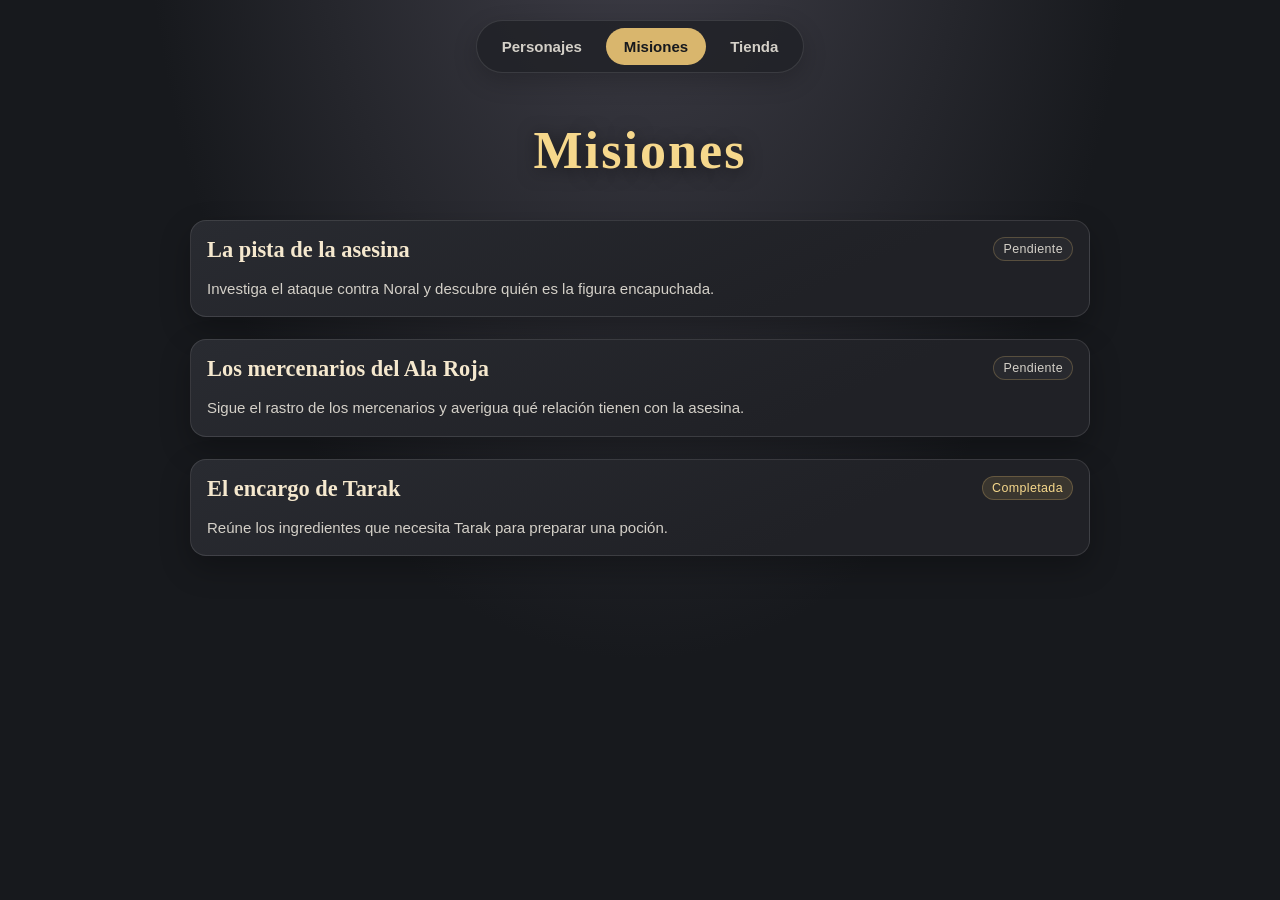
==== misions.html @ a143cb92 "Add profiles, missions, and shop pages with corresponding JSON data and styles - Created profiles.js" ====
<!DOCTYPE html>
<html lang="es">

<head>
    <meta charset="UTF-8">
    <meta name="viewport" content="width=device-width, initial-scale=1">
    <title>Misiones</title>
    <link rel="stylesheet" href="styles.css">
</head>

<body>
    <header class="site-header">
        <nav class="site-nav" aria-label="Navegación principal">
            <a href="profiles.html">Personajes</a>
            <a href="#missions" aria-current="page">Misiones</a>
            <a href="shop.html">Tienda</a>
        </nav>
    </header>

    <h1>Misiones</h1>
    <!-- El estado de carga y las misiones visibles se actualizan desde JavaScript. -->
    <p id="message" role="status" aria-live="polite">Cargando misiones...</p>
    <main class="index mission-list" id="missions"></main>

    <!-- Lee data/misions.json y muestra las misiones marcadas como visibles. -->
    <script>
        const container = document.getElementById('missions');
        const message = document.getElementById('message');

        function createMissionCard(mission) {
            const card = document.createElement('article');
            card.className = 'card mission-card';

            const header = document.createElement('header');
            header.className = 'mission-header';

            const title = document.createElement('h2');
            title.className = 'name';
            title.textContent = mission.name;

            const status = document.createElement('span');
            status.className = `mission-status ${mission.completed ? 'is-completed' : 'is-pending'}`;
            status.textContent = mission.completed ? 'Completada' : 'Pendiente';
            header.append(title, status);

            const description = document.createElement('p');
            description.className = 'description';
            description.textContent = mission.description;

            card.append(header, description);
            return card;
        }

        async function loadMissions() {
            try {
                const response = await fetch('data/misions.json');
                if (!response.ok) {
                    throw new Error(`Error HTTP ${response.status}`);
                }

                const data = await response.json();
                if (!Array.isArray(data.missions)) {
                    throw new Error('El archivo data/misions.json no contiene una lista de misiones válida.');
                }

                const visibleMissions = data.missions.filter(mission => mission.visible === true);
                container.replaceChildren(...visibleMissions.map(createMissionCard));
                message.textContent = visibleMissions.length
                    ? ''
                    : data.missions.length
                        ? 'No hay misiones visibles.'
                        : 'No hay misiones registradas.';
            } catch (error) {
                message.textContent = `No se pudieron cargar las misiones: ${error.message}`;
            }
        }

        loadMissions();
    </script>
</body>

</html>
---- styles.css ----
/* Base y fondo de la página */
:root {
    color-scheme: dark;
    font-family: "Segoe UI", Arial, sans-serif;
    color: #f3ead8;
    background: #17191d;
}

* {
    box-sizing: border-box;
}

body {
    min-height: 100vh;
    margin: 0;
    background:
        radial-gradient(ellipse at 50% -20%, #41404a 0, transparent 55%),
        #17191d;
}

/* Navegación principal */
.site-header {
    width: min(1200px, calc(100% - 40px));
    margin: 0 auto;
    padding-top: 20px;
}

.site-nav {
    display: flex;
    justify-content: center;
    gap: 6px;
    width: fit-content;
    margin: 0 auto;
    padding: 7px;
    border: 1px solid #ffffff1c;
    border-radius: 999px;
    background: #202126cc;
    box-shadow: 0 8px 24px #0003;
}

.site-nav a {
    padding: 10px 18px;
    border-radius: 999px;
    color: #d4d0c8;
    font-size: 0.94rem;
    font-weight: 600;
    text-decoration: none;
    transition: background-color 180ms ease, color 180ms ease;
}

.site-nav a:hover,
.site-nav a:focus-visible {
    background: #d9b66d16;
    color: #f6d88c;
}

.site-nav a:focus-visible {
    outline: 2px solid #d9b66d;
    outline-offset: 2px;
}

.site-nav a[aria-current="page"] {
    background: #d9b66d;
    color: #17191d;
}

/* Título y mensajes de estado */
h1 {
    margin: 0;
    padding: 48px 20px 12px;
    color: #f6d88c;
    font-family: Georgia, "Times New Roman", serif;
    font-size: clamp(2rem, 5vw, 3.25rem);
    font-weight: 600;
    letter-spacing: 0.04em;
    text-align: center;
    text-shadow: 0 3px 18px #0008;
}

#message {
    min-height: 1.5em;
    margin: 0;
    padding: 8px 20px;
    color: #d3c7b1;
    text-align: center;
}

#message:empty {
    display: none;
}

/* Rejilla y apariencia de las tarjetas */
.index {
    display: grid;
    grid-template-columns: repeat(auto-fit, minmax(min(100%, 270px), 1fr));
    gap: 22px;
    width: min(1200px, calc(100% - 40px));
    margin: 28px auto 56px;
}

.card {
    display: flex;
    flex-direction: column;
    min-width: 0;
    padding: 16px;
    overflow: hidden;
    border: 1px solid #ffffff1c;
    border-radius: 16px;
    background: linear-gradient(155deg, #292b31, #202126 70%);
    box-shadow: 0 12px 30px #0004;
    transition: border-color 180ms ease, transform 180ms ease, box-shadow 180ms ease;
}

.card:hover {
    transform: translateY(-4px);
    border-color: #d9b66d99;
    box-shadow: 0 18px 38px #0007;
}

/* Nombre, rol e información del personaje */
.card-header {
    display: flex;
    flex-direction: column;
    align-items: flex-start;
    gap: 8px;
    min-height: 76px;
}

.name {
    font-weight: bold;
    color: #f5e8ce;
    font-family: Georgia, "Times New Roman", serif;
    font-size: 1.4rem;
}

.role {
    padding: 4px 9px;
    border: 1px solid #d9b66d45;
    border-radius: 999px;
    background: #d9b66d16;
    color: #e4c77f;
    font-size: 0.78rem;
    letter-spacing: 0.03em;
}

.card-body {
    margin-top: 14px;
}

.image {
    overflow: hidden;
    border: 1px solid #ffffff1c;
    border-radius: 11px;
    background: #eeece7;
}

.image img {
    display: block;
    width: 100%;
    height: 310px;
    object-fit: contain;
    transition: transform 220ms ease;
}

.card:hover .image img {
    transform: scale(1.025);
}

.description {
    margin-top: 14px;
    color: #d4d0c8;
    font-size: 0.94rem;
    line-height: 1.55;
}

.relation,
.location {
    margin-top: 7px;
    color: #c1bdba;
    line-height: 1.4;
}

.card-footer {
    margin-top: auto;
    padding-top: 14px;
    color: #b7b0a5;
    font-size: 0.84rem;
}

/* Tarjetas de misiones y sus estados */
.mission-header {
    display: grid;
    grid-template-columns: minmax(0, 1fr) auto;
    align-items: flex-start;
    gap: 12px;
    min-height: 0;
}

.mission-header .name {
    margin: 0;
}

.mission-status {
    flex: 0 0 auto;
    padding: 4px 9px;
    border: 1px solid #d9b66d45;
    border-radius: 999px;
    font-size: 0.78rem;
    letter-spacing: 0.03em;
}

.mission-status.is-completed {
    background: #d9b66d24;
    color: #f6d88c;
}

.mission-status.is-pending {
    background: #ffffff0a;
    color: #d4d0c8;
}

.mission-card .description {
    margin: 14px 0 0;
}

.mission-list {
    grid-template-columns: minmax(0, 1fr);
    max-width: 900px;
}

/* Vendedor junto al inventario */
.shop-page {
    display: flex;
    flex-direction: column;
    height: 100vh;
    overflow: hidden;
}

.shop-layout {
    display: grid;
    grid-template-columns: minmax(230px, 280px) minmax(0, 1fr);
    align-items: stretch;
    gap: 24px;
    width: min(1280px, calc(100% - 40px));
    flex: 1 1 auto;
    min-height: 0;
    margin: 18px auto 20px;
}

.shopkeeper-panel {
    display: flex;
    flex-direction: column;
    align-self: center;
    gap: 14px;
    min-width: 0;
}

.shopkeeper-portrait {
    display: flex;
    flex-direction: column;
    align-items: center;
    gap: 6px;
}

.shopkeeper-portrait img {
    display: block;
    width: auto;
    max-width: 100%;
    height: min(58vh, 520px);
    object-fit: contain;
}

.shopkeeper-name {
    margin: 0;
    color: #f5e8ce;
    font-family: Georgia, "Times New Roman", serif;
    font-size: 1.2rem;
}

.speech-bubble {
    position: relative;
    margin: 0;
    padding: 14px 16px;
    border: 1px solid #d9b66d70;
    border-radius: 18px 18px 4px 18px;
    background: linear-gradient(155deg, #303138, #25262c);
    color: #f3ead8;
    font-size: 0.96rem;
    line-height: 1.55;
    box-shadow: 0 8px 20px #0003;
}

.shop-inventory {
    display: flex;
    flex-direction: column;
    min-width: 0;
    min-height: 0;
    overflow: hidden;
}

.shop-inventory #message {
    flex: 0 0 auto;
    padding: 8px 0 14px;
    text-align: left;
}

/* Inventario en columnas con precio destacado por moneda */
.product-list {
    display: flex;
    flex-direction: column;
    gap: 20px;
    width: 100%;
    flex: 1 1 auto;
    min-height: 0;
    overflow-y: auto;
    overscroll-behavior: contain;
    scrollbar-gutter: stable;
    padding: 2px 6px 12px 2px;
}

.product-category {
    flex: 0 0 auto;
    min-width: 0;
}

.category-title {
    display: flex;
    align-items: center;
    gap: 12px;
    margin: 0;
    padding: 12px 14px;
    border: 1px solid #d9b66d45;
    border-radius: 10px;
    background: #202126;
    cursor: pointer;
    list-style: none;
    user-select: none;
}

.category-title::-webkit-details-marker {
    display: none;
}

.category-title::marker {
    content: "";
}

.category-title:focus-visible {
    outline: 2px solid #d9b66d;
    outline-offset: 3px;
}

.category-title:hover {
    border-color: #d9b66d99;
}

.category-name {
    margin: 0;
    color: #f6d88c;
    font-family: Georgia, "Times New Roman", serif;
    font-size: 1.15rem;
}

.category-count {
    margin-left: auto;
    color: #b7b0a5;
    font-size: 0.82rem;
}

.category-title::after {
    width: 8px;
    height: 8px;
    border-right: 2px solid #d9b66d;
    border-bottom: 2px solid #d9b66d;
    content: "";
    transform: rotate(45deg);
    transition: transform 160ms ease;
}

.product-category[open] > .category-title::after {
    transform: rotate(225deg);
}

.category-products {
    display: grid;
    grid-template-columns: repeat(3, minmax(0, 1fr));
    gap: 14px;
    padding-top: 14px;
}

.product-card {
    display: flex;
    flex-direction: column;
    gap: 14px;
    min-width: 0;
    min-height: 172px;
    padding: 16px;
    border: 1px solid #ffffff1c;
    border-radius: 14px;
    background: linear-gradient(155deg, #292b31, #202126 70%);
    box-shadow: 0 10px 24px #0003;
    transition: border-color 180ms ease, transform 180ms ease, box-shadow 180ms ease;
}

.product-card:hover {
    transform: translateY(-2px);
    border-color: #d9b66d99;
    box-shadow: 0 14px 28px #0005;
}

.product-details {
    min-width: 0;
}

.product-name {
    margin: 0;
    color: #f5e8ce;
    font-family: Georgia, "Times New Roman", serif;
    font-size: 1.1rem;
}

.product-description {
    margin: 8px 0 0;
    color: #d4d0c8;
    font-size: 0.88rem;
    line-height: 1.5;
}

.product-meta {
    display: flex;
    align-items: center;
    justify-content: space-between;
    gap: 8px;
    margin-top: auto;
    padding-top: 10px;
    border-top: 1px solid #ffffff1c;
}

.product-stock {
    margin: 0;
    color: #b7b0a5;
    font-size: 0.76rem;
}

.product-price {
    margin: 0;
    font-family: Georgia, "Times New Roman", serif;
    font-size: 0.96rem;
    font-weight: 700;
    text-align: right;
    white-space: nowrap;
}

.coin-gold {
    color: #f6d88c;
}

.coin-silver {
    color: #d6dce5;
}

.coin-bronze {
    color: #d99a68;
}

.coin-copper {
    color: #d18a5b;
}

@media (max-width: 900px) {
    .category-products {
        grid-template-columns: repeat(2, minmax(0, 1fr));
    }
}

/* Ajustes para pantallas pequeñas */
@media (max-width: 520px) {
    .site-header {
        width: calc(100% - 28px);
        padding-top: 14px;
    }

    .site-nav {
        width: 100%;
        justify-content: space-between;
        gap: 0;
    }

    .site-nav a {
        padding: 10px 12px;
        font-size: 0.88rem;
    }

    h1 {
        padding-top: 32px;
    }

    .index {
        width: calc(100% - 28px);
        gap: 16px;
        margin-top: 18px;
    }

    .card {
        padding: 14px;
    }

    .image img {
        height: 280px;
    }

    .shop-layout {
        grid-template-columns: 1fr;
        width: calc(100% - 28px);
        grid-template-rows: auto minmax(0, 1fr);
        gap: 8px;
        margin: 8px auto 12px;
    }

    .shopkeeper-panel {
        align-items: center;
        gap: 4px;
    }

    .speech-bubble {
        padding: 8px 12px;
        font-size: 0.88rem;
        text-align: center;
    }

    .shopkeeper-portrait {
        gap: 2px;
    }

    .shopkeeper-portrait img {
        height: clamp(100px, 17vh, 150px);
    }

    .shop-inventory #message {
        padding: 4px 0 8px;
    }

    .product-list {
        gap: 10px;
        padding-right: 4px;
    }

    .category-products {
        grid-template-columns: 1fr;
        gap: 10px;
    }

    .product-card {
        min-height: 140px;
        padding: 14px;
    }

    .product-name {
        font-size: 1.05rem;
    }

    .product-price {
        font-size: 0.92rem;
    }
}

/* Respeta la preferencia del usuario de reducir el movimiento */
@media (prefers-reduced-motion: reduce) {
    *,
    *::before,
    *::after {
        scroll-behavior: auto !important;
        transition-duration: 0.01ms !important;
    }
}
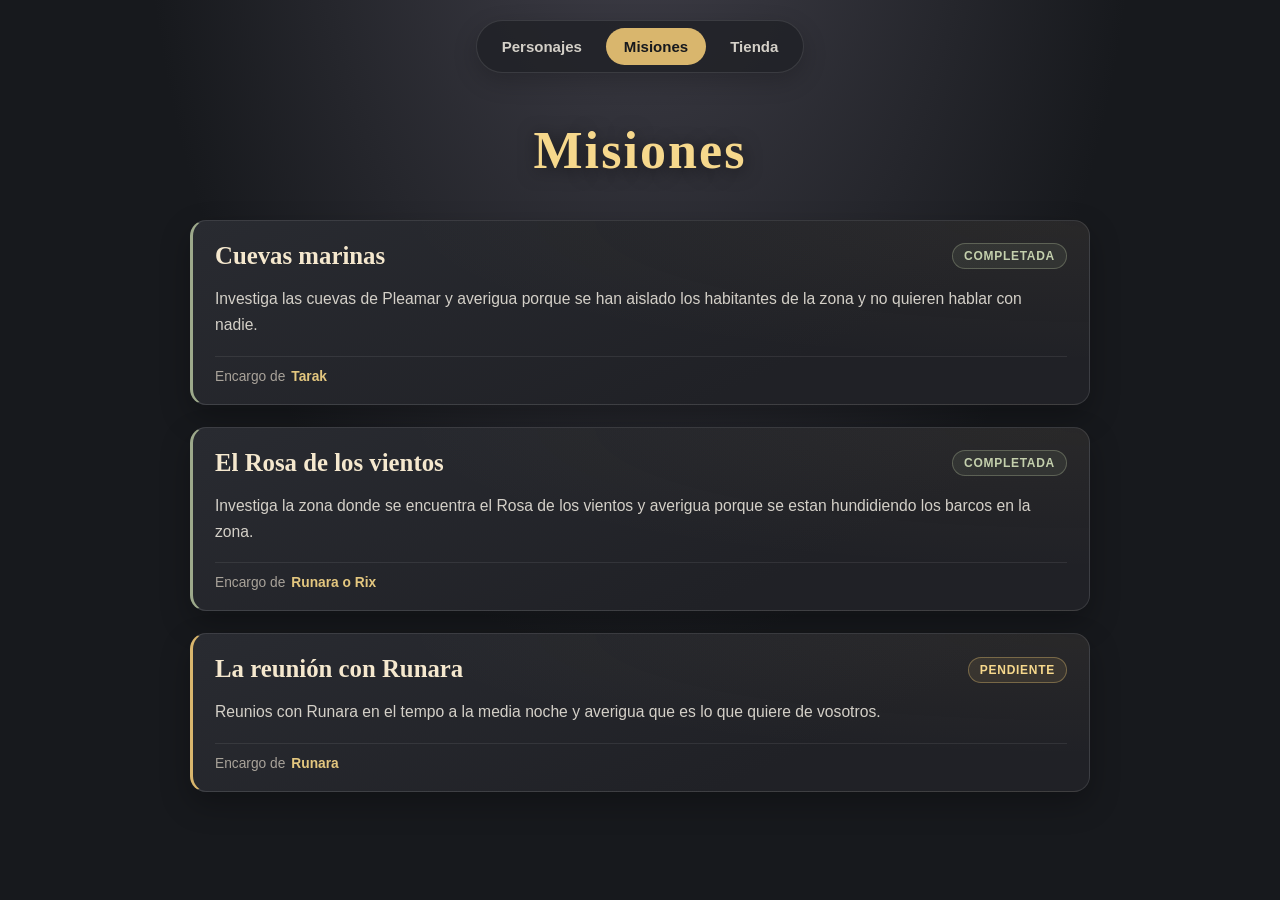
==== commit a5181f92: "Update missions with new names, descriptions, and providers; enhance mission card styles and validat" ====
--- a/misions.html
+++ b/misions.html
@@ -29,13 +29,13 @@
 
         function createMissionCard(mission) {
             const card = document.createElement('article');
-            card.className = 'card mission-card';
+            card.className = `card mission-card ${mission.completed ? 'is-completed' : 'is-pending'}`;
 
             const header = document.createElement('header');
             header.className = 'mission-header';
 
             const title = document.createElement('h2');
-            title.className = 'name';
+            title.className = 'mission-title';
             title.textContent = mission.name;
 
             const status = document.createElement('span');
@@ -44,10 +44,22 @@
             header.append(title, status);
 
             const description = document.createElement('p');
-            description.className = 'description';
+            description.className = 'mission-description';
             description.textContent = mission.description;
 
-            card.append(header, description);
+            const footer = document.createElement('footer');
+            footer.className = 'mission-footer';
+
+            const providerLabel = document.createElement('span');
+            providerLabel.className = 'mission-provider-label';
+            providerLabel.textContent = 'Encargo de';
+
+            const provider = document.createElement('span');
+            provider.className = 'mission-provider';
+            provider.textContent = mission.provided;
+            footer.append(providerLabel, provider);
+
+            card.append(header, description, footer);
             return card;
         }
 
@@ -61,6 +73,9 @@
                 const data = await response.json();
                 if (!Array.isArray(data.missions)) {
                     throw new Error('El archivo data/misions.json no contiene una lista de misiones válida.');
+                }
+                if (data.missions.some(mission => typeof mission.provided !== 'string' || !mission.provided.trim())) {
+                    throw new Error('Cada misión debe incluir quién la encarga en el campo "provided".');
                 }
 
                 const visibleMissions = data.missions.filter(mission => mission.visible === true);
--- a/styles.css
+++ b/styles.css
@@ -228,7 +228,82 @@
     max-width: 900px;
 }
 
-/* Vendedor junto al inventario */
+.mission-card {
+    position: relative;
+    gap: 0;
+    padding: 20px 22px;
+    border-left: 3px solid #d9b66d;
+    background:
+        radial-gradient(ellipse at 100% 0, #d9b66d0c, transparent 55%),
+        linear-gradient(155deg, #292b31, #202126 70%);
+}
+
+.mission-card.is-completed {
+    border-left-color: #9da98b;
+}
+
+.mission-header {
+    align-items: center;
+}
+
+.mission-title {
+    margin: 0;
+    color: #f5e8ce;
+    font-family: Georgia, "Times New Roman", serif;
+    font-size: clamp(1.2rem, 3vw, 1.55rem);
+    line-height: 1.25;
+}
+
+.mission-status {
+    padding: 5px 11px;
+    border-radius: 999px;
+    font-size: 0.75rem;
+    font-weight: 700;
+    letter-spacing: 0.06em;
+    text-transform: uppercase;
+    white-space: nowrap;
+}
+
+.mission-status.is-completed {
+    border-color: #9da98b66;
+    background: #9da98b1c;
+    color: #c4d0ad;
+}
+
+.mission-status.is-pending {
+    border-color: #d9b66d66;
+    background: #d9b66d1c;
+    color: #f6d88c;
+}
+
+.mission-description {
+    margin: 14px 0 0;
+    color: #d4d0c8;
+    font-size: 0.98rem;
+    line-height: 1.65;
+}
+
+.mission-footer {
+    display: flex;
+    align-items: baseline;
+    flex-wrap: wrap;
+    gap: 6px;
+    margin-top: 18px;
+    padding-top: 12px;
+    border-top: 1px solid #ffffff14;
+    font-size: 0.86rem;
+}
+
+.mission-provider-label {
+    color: #a9a39a;
+}
+
+.mission-provider {
+    color: #e4c77f;
+    font-weight: 600;
+}
+
+/* La tienda mantiene el encabezado fijo y desplaza solo el inventario */
 .shop-page {
     display: flex;
     flex-direction: column;
@@ -237,59 +312,14 @@
 }
 
 .shop-layout {
-    display: grid;
-    grid-template-columns: minmax(230px, 280px) minmax(0, 1fr);
-    align-items: stretch;
-    gap: 24px;
+    display: flex;
+    flex-direction: column;
     width: min(1280px, calc(100% - 40px));
     flex: 1 1 auto;
     min-height: 0;
     margin: 18px auto 20px;
 }
 
-.shopkeeper-panel {
-    display: flex;
-    flex-direction: column;
-    align-self: center;
-    gap: 14px;
-    min-width: 0;
-}
-
-.shopkeeper-portrait {
-    display: flex;
-    flex-direction: column;
-    align-items: center;
-    gap: 6px;
-}
-
-.shopkeeper-portrait img {
-    display: block;
-    width: auto;
-    max-width: 100%;
-    height: min(58vh, 520px);
-    object-fit: contain;
-}
-
-.shopkeeper-name {
-    margin: 0;
-    color: #f5e8ce;
-    font-family: Georgia, "Times New Roman", serif;
-    font-size: 1.2rem;
-}
-
-.speech-bubble {
-    position: relative;
-    margin: 0;
-    padding: 14px 16px;
-    border: 1px solid #d9b66d70;
-    border-radius: 18px 18px 4px 18px;
-    background: linear-gradient(155deg, #303138, #25262c);
-    color: #f3ead8;
-    font-size: 0.96rem;
-    line-height: 1.55;
-    box-shadow: 0 8px 20px #0003;
-}
-
 .shop-inventory {
     display: flex;
     flex-direction: column;
@@ -304,11 +334,63 @@
     text-align: left;
 }
 
+.category-nav {
+    display: grid;
+    grid-template-columns: repeat(auto-fit, minmax(min(100%, 240px), 1fr));
+    gap: 12px;
+    flex: 0 0 auto;
+    margin-bottom: 16px;
+}
+
+.category-button {
+    display: flex;
+    align-items: center;
+    gap: 12px;
+    min-width: 0;
+    padding: 12px 14px;
+    border: 1px solid #d9b66d45;
+    border-radius: 10px;
+    background: #202126;
+    color: #f6d88c;
+    cursor: pointer;
+    text-align: left;
+    transition: background-color 180ms ease, border-color 180ms ease;
+}
+
+.category-button:hover,
+.category-button:focus-visible {
+    border-color: #d9b66d99;
+}
+
+.category-button:focus-visible {
+    outline: 2px solid #d9b66d;
+    outline-offset: 3px;
+}
+
+.category-button[aria-pressed="true"] {
+    border-color: #d9b66d;
+    background: #d9b66d1c;
+}
+
+.category-name {
+    font-family: Georgia, "Times New Roman", serif;
+    font-size: 1.05rem;
+    font-weight: 700;
+}
+
+.category-count {
+    margin-left: auto;
+    color: #b7b0a5;
+    font-size: 0.82rem;
+    white-space: nowrap;
+}
+
 /* Inventario en columnas con precio destacado por moneda */
 .product-list {
-    display: flex;
-    flex-direction: column;
-    gap: 20px;
+    display: grid;
+    grid-template-columns: repeat(3, minmax(0, 1fr));
+    align-content: start;
+    gap: 14px;
     width: 100%;
     flex: 1 1 auto;
     min-height: 0;
@@ -316,76 +398,6 @@
     overscroll-behavior: contain;
     scrollbar-gutter: stable;
     padding: 2px 6px 12px 2px;
-}
-
-.product-category {
-    flex: 0 0 auto;
-    min-width: 0;
-}
-
-.category-title {
-    display: flex;
-    align-items: center;
-    gap: 12px;
-    margin: 0;
-    padding: 12px 14px;
-    border: 1px solid #d9b66d45;
-    border-radius: 10px;
-    background: #202126;
-    cursor: pointer;
-    list-style: none;
-    user-select: none;
-}
-
-.category-title::-webkit-details-marker {
-    display: none;
-}
-
-.category-title::marker {
-    content: "";
-}
-
-.category-title:focus-visible {
-    outline: 2px solid #d9b66d;
-    outline-offset: 3px;
-}
-
-.category-title:hover {
-    border-color: #d9b66d99;
-}
-
-.category-name {
-    margin: 0;
-    color: #f6d88c;
-    font-family: Georgia, "Times New Roman", serif;
-    font-size: 1.15rem;
-}
-
-.category-count {
-    margin-left: auto;
-    color: #b7b0a5;
-    font-size: 0.82rem;
-}
-
-.category-title::after {
-    width: 8px;
-    height: 8px;
-    border-right: 2px solid #d9b66d;
-    border-bottom: 2px solid #d9b66d;
-    content: "";
-    transform: rotate(45deg);
-    transition: transform 160ms ease;
-}
-
-.product-category[open] > .category-title::after {
-    transform: rotate(225deg);
-}
-
-.category-products {
-    display: grid;
-    grid-template-columns: repeat(3, minmax(0, 1fr));
-    gap: 14px;
-    padding-top: 14px;
 }
 
 .product-card {
@@ -468,7 +480,7 @@
 }
 
 @media (max-width: 900px) {
-    .category-products {
+    .product-list {
         grid-template-columns: repeat(2, minmax(0, 1fr));
     }
 }
@@ -510,44 +522,24 @@
     }
 
     .shop-layout {
-        grid-template-columns: 1fr;
         width: calc(100% - 28px);
-        grid-template-rows: auto minmax(0, 1fr);
-        gap: 8px;
         margin: 8px auto 12px;
-    }
-
-    .shopkeeper-panel {
-        align-items: center;
-        gap: 4px;
-    }
-
-    .speech-bubble {
-        padding: 8px 12px;
-        font-size: 0.88rem;
-        text-align: center;
-    }
-
-    .shopkeeper-portrait {
-        gap: 2px;
-    }
-
-    .shopkeeper-portrait img {
-        height: clamp(100px, 17vh, 150px);
     }
 
     .shop-inventory #message {
         padding: 4px 0 8px;
     }
 
+    .category-nav {
+        grid-template-columns: 1fr;
+        gap: 10px;
+        margin-bottom: 12px;
+    }
+
     .product-list {
+        grid-template-columns: 1fr;
         gap: 10px;
         padding-right: 4px;
-    }
-
-    .category-products {
-        grid-template-columns: 1fr;
-        gap: 10px;
     }
 
     .product-card {
